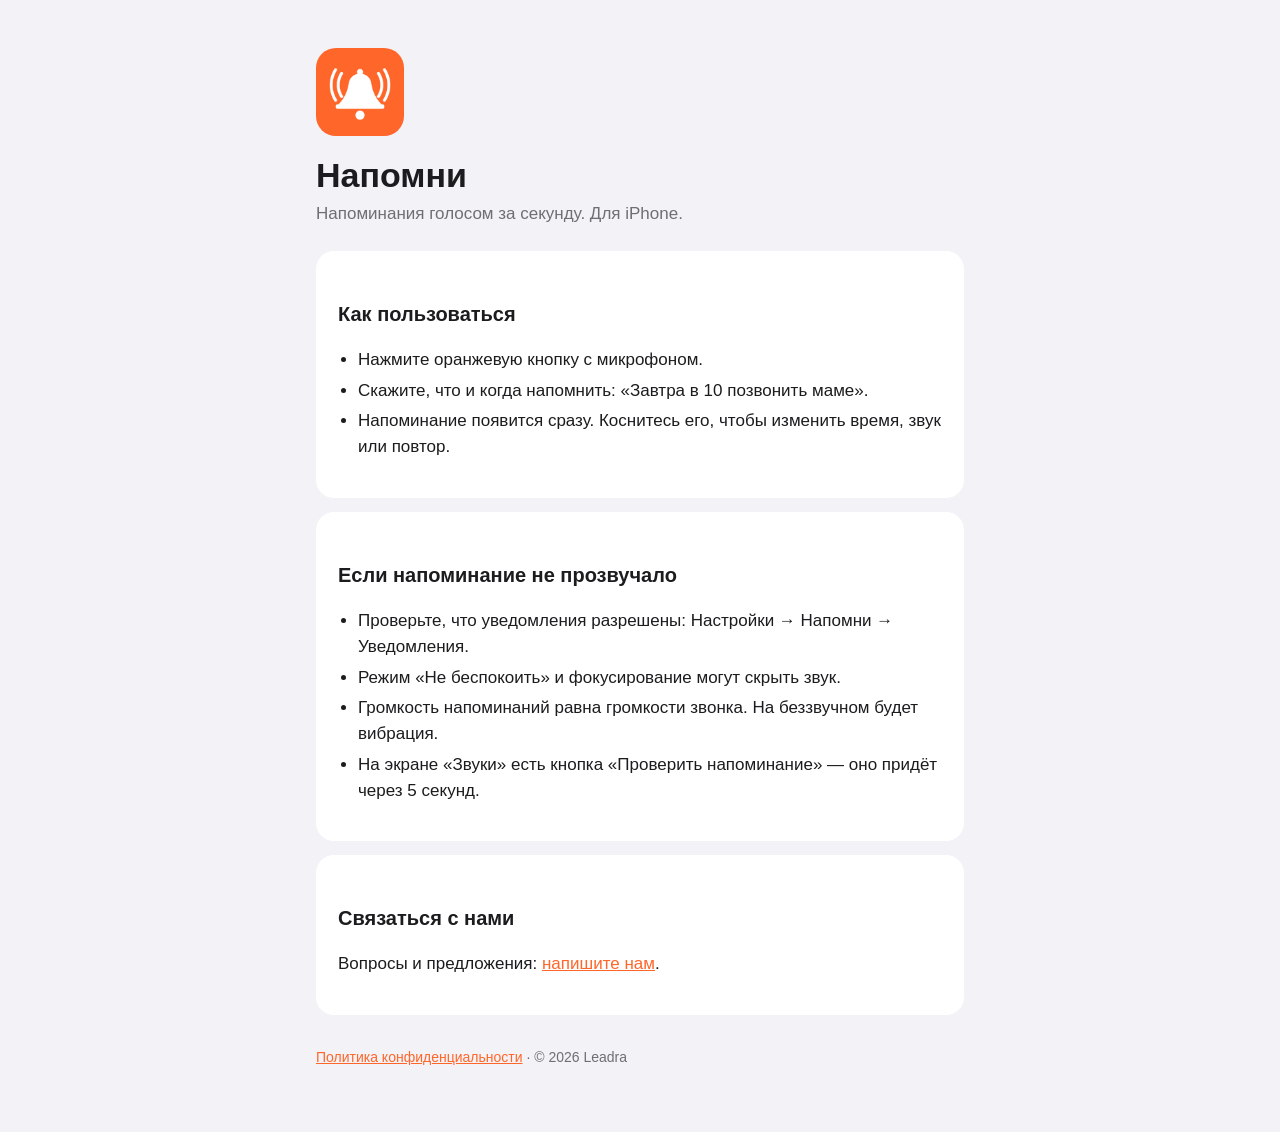
==== index.html @ 45a76544 "Napomni support and privacy pages" ====
<!doctype html><html lang="ru"><head><meta charset="utf-8"><meta name="viewport" content="width=device-width,initial-scale=1">
<title>Напомни — поддержка</title><link rel="stylesheet" href="style.css"></head><body><main>
<img class="icon" src="icon.png" alt="">
<h1>Напомни</h1><p class="sub">Напоминания голосом за секунду. Для iPhone.</p>
<div class="card"><h2>Как пользоваться</h2><ul>
<li>Нажмите оранжевую кнопку с микрофоном.</li>
<li>Скажите, что и когда напомнить: «Завтра в 10 позвонить маме».</li>
<li>Напоминание появится сразу. Коснитесь его, чтобы изменить время, звук или повтор.</li>
</ul></div>
<div class="card"><h2>Если напоминание не прозвучало</h2><ul>
<li>Проверьте, что уведомления разрешены: Настройки → Напомни → Уведомления.</li>
<li>Режим «Не беспокоить» и фокусирование могут скрыть звук.</li>
<li>Громкость напоминаний равна громкости звонка. На беззвучном будет вибрация.</li>
<li>На экране «Звуки» есть кнопка «Проверить напоминание» — оно придёт через 5 секунд.</li>
</ul></div>
<div class="card"><h2>Связаться с нами</h2>
<p>Вопросы и предложения: <a href="https://github.com/Timjohnson813/napomni-app/issues/new">напишите нам</a>.</p></div>
<footer><a href="privacy.html">Политика конфиденциальности</a> · © 2026 Leadra</footer>
</main></body></html>
---- style.css ----
:root{--bg:#f2f2f7;--card:#fff;--ink:#1c1c1e;--muted:#6e6e73;--accent:#ff6629}
@media (prefers-color-scheme:dark){:root{--bg:#000;--card:#1c1c1e;--ink:#f5f5f7;--muted:#98989d}}
*{box-sizing:border-box}body{margin:0;background:var(--bg);color:var(--ink);font:17px/1.55 -apple-system,BlinkMacSystemFont,"SF Pro Text","Helvetica Neue",Arial,sans-serif}
main{max-width:680px;margin:0 auto;padding:48px 16px 64px}
.icon{width:88px;height:88px;border-radius:20px;display:block}
h1{font-size:34px;line-height:1.15;margin:20px 0 6px}h2{font-size:20px;margin:28px 0 8px}
.sub{color:var(--muted);margin:0 0 24px}.card{background:var(--card);border-radius:18px;padding:20px 22px;margin:14px 0}
a{color:var(--accent)}ul{padding-left:20px}li{margin:4px 0}footer{color:var(--muted);font-size:14px;margin-top:32px}
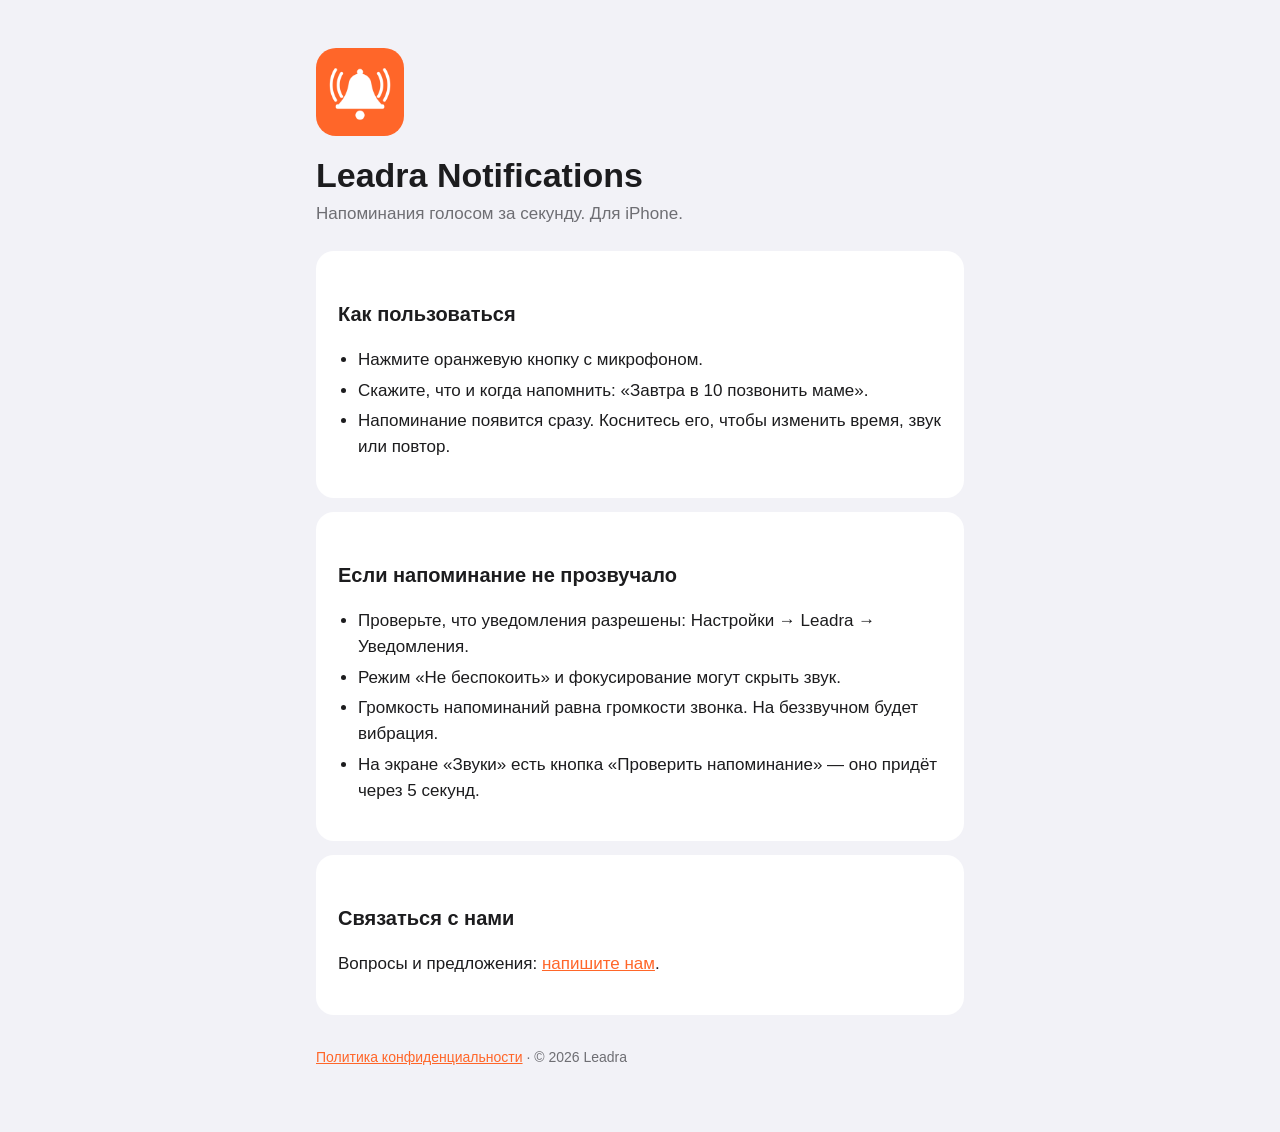
==== commit a7c70ed4: "Rename to Leadra Notifications" ====
--- a/index.html
+++ b/index.html
@@ -1,14 +1,14 @@
 <!doctype html><html lang="ru"><head><meta charset="utf-8"><meta name="viewport" content="width=device-width,initial-scale=1">
-<title>Напомни — поддержка</title><link rel="stylesheet" href="style.css"></head><body><main>
+<title>Leadra Notifications — поддержка</title><link rel="stylesheet" href="style.css"></head><body><main>
 <img class="icon" src="icon.png" alt="">
-<h1>Напомни</h1><p class="sub">Напоминания голосом за секунду. Для iPhone.</p>
+<h1>Leadra Notifications</h1><p class="sub">Напоминания голосом за секунду. Для iPhone.</p>
 <div class="card"><h2>Как пользоваться</h2><ul>
 <li>Нажмите оранжевую кнопку с микрофоном.</li>
 <li>Скажите, что и когда напомнить: «Завтра в 10 позвонить маме».</li>
 <li>Напоминание появится сразу. Коснитесь его, чтобы изменить время, звук или повтор.</li>
 </ul></div>
 <div class="card"><h2>Если напоминание не прозвучало</h2><ul>
-<li>Проверьте, что уведомления разрешены: Настройки → Напомни → Уведомления.</li>
+<li>Проверьте, что уведомления разрешены: Настройки → Leadra → Уведомления.</li>
 <li>Режим «Не беспокоить» и фокусирование могут скрыть звук.</li>
 <li>Громкость напоминаний равна громкости звонка. На беззвучном будет вибрация.</li>
 <li>На экране «Звуки» есть кнопка «Проверить напоминание» — оно придёт через 5 секунд.</li>
